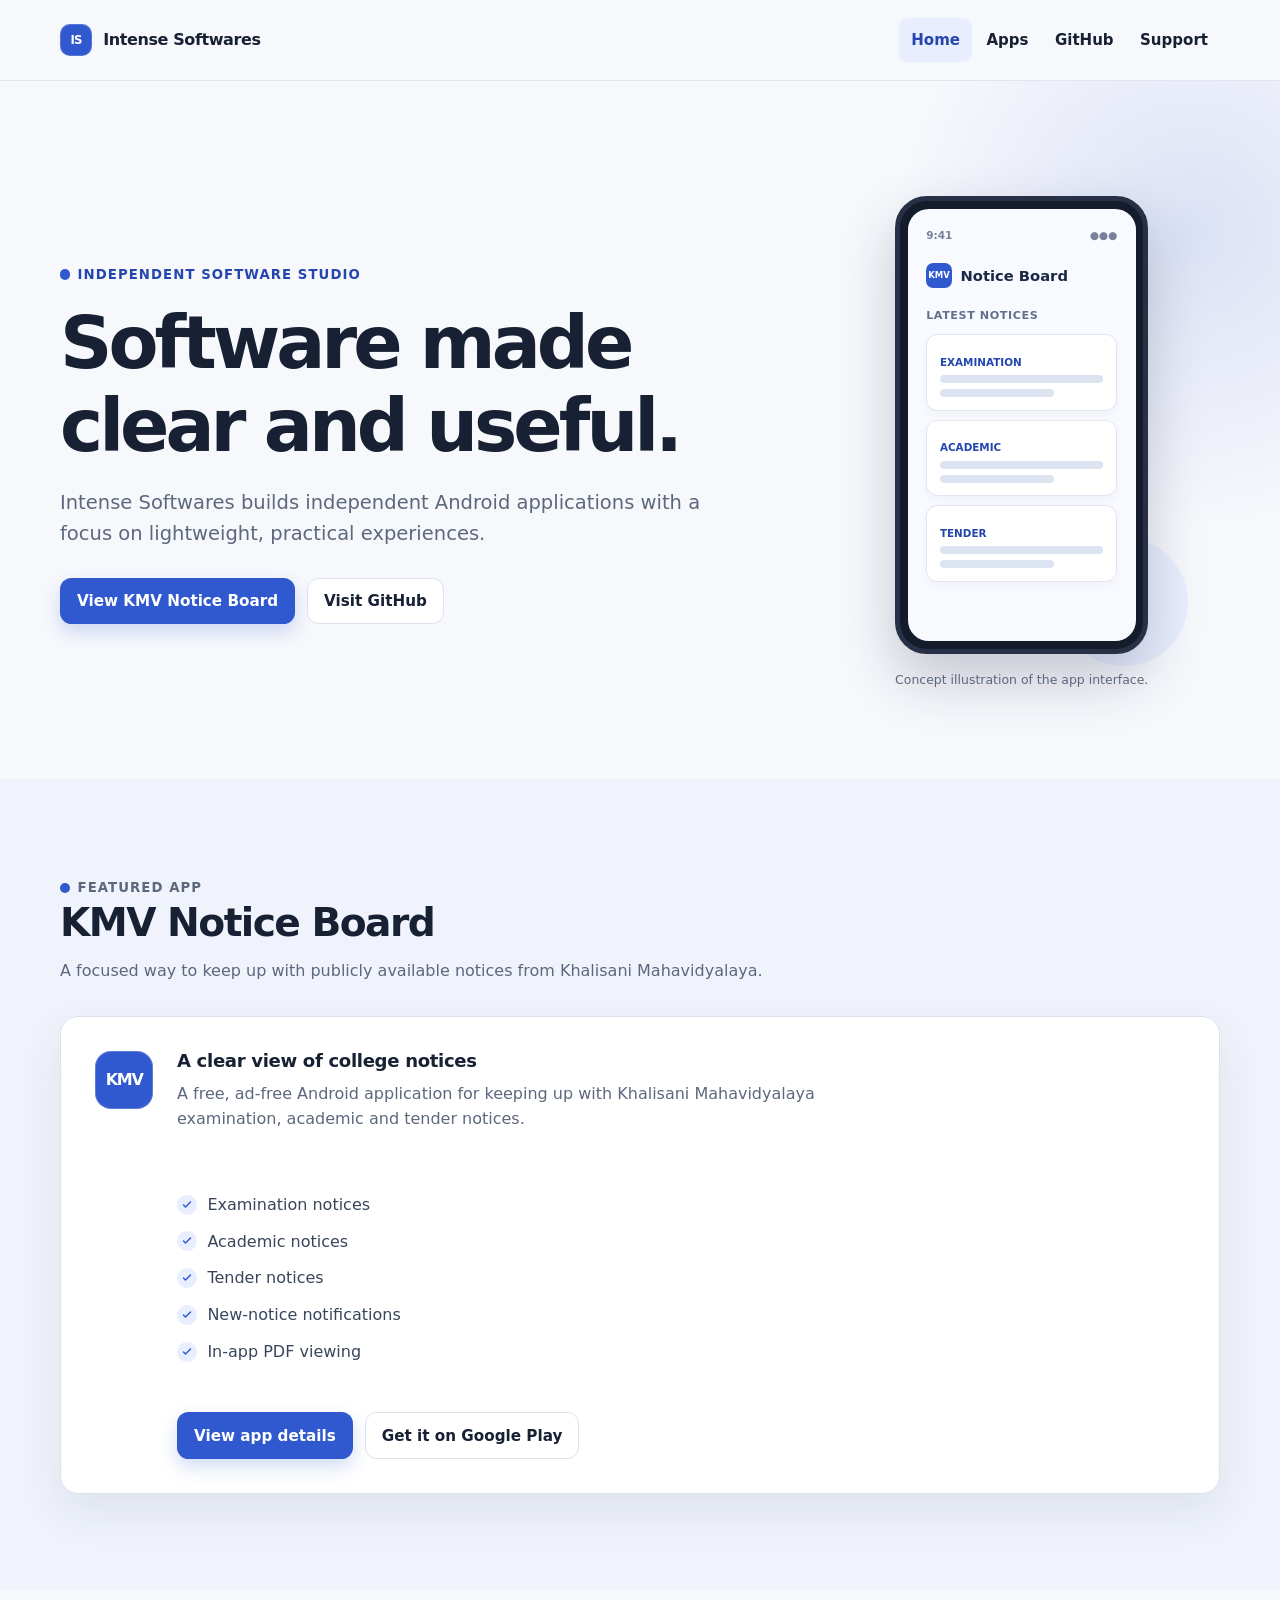
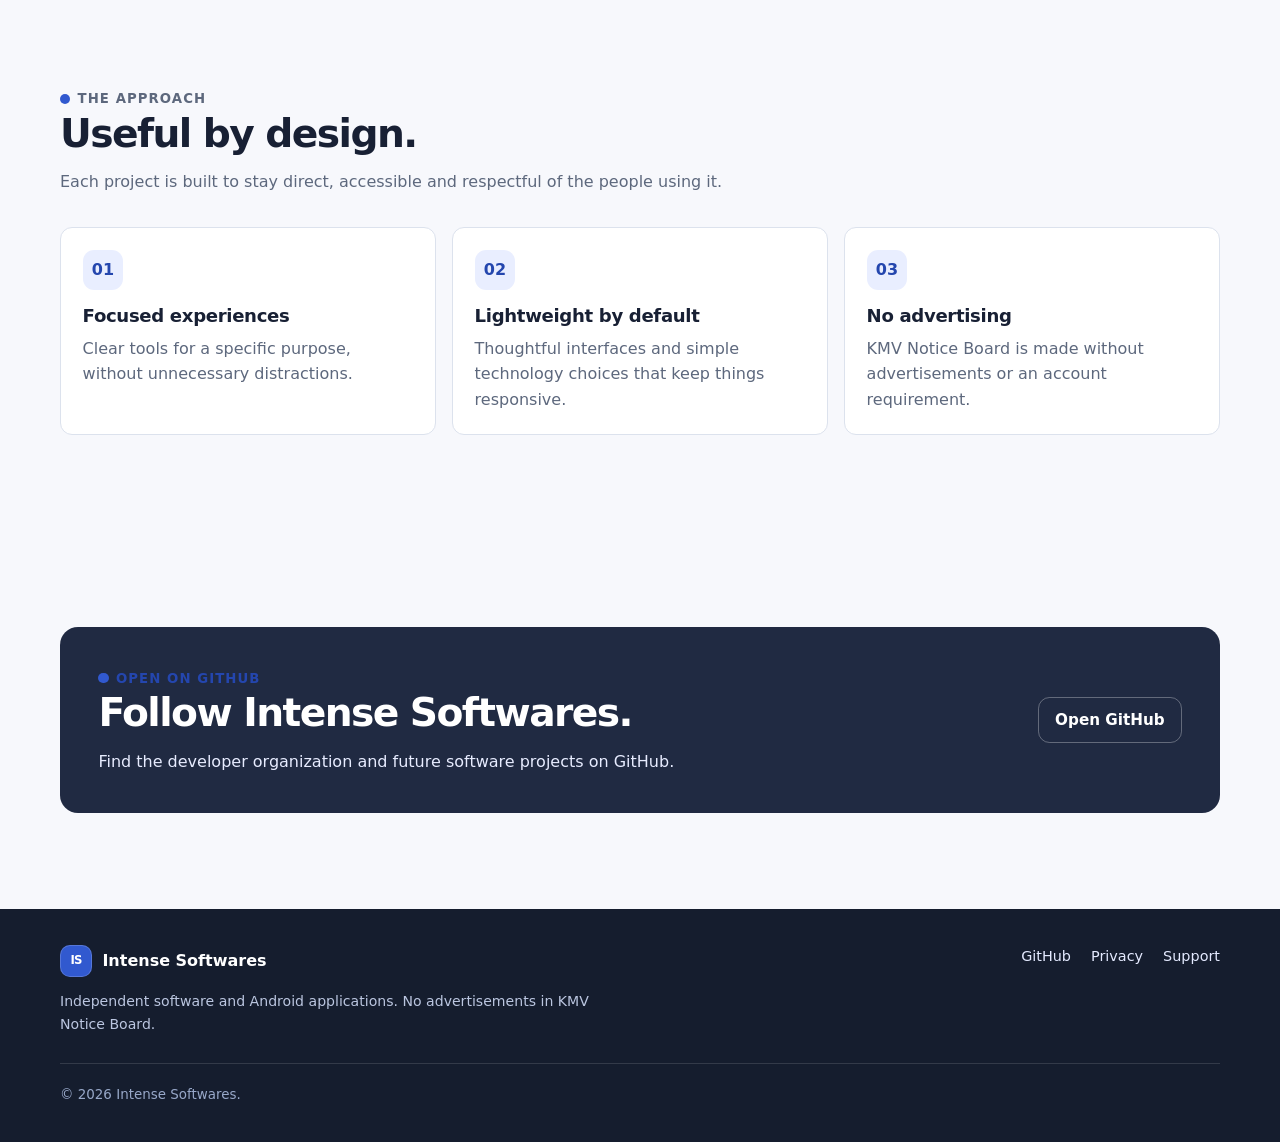
==== index.html @ 45e25566 "Create Intense Softwares GitHub Pages site" ====
<!doctype html>
<html lang="en">
  <head>
    <meta charset="utf-8">
    <meta name="viewport" content="width=device-width, initial-scale=1">
    <meta name="description" content="Intense Softwares builds lightweight, useful Android applications. Discover KMV Notice Board.">
    <meta name="theme-color" content="#3159cf">
    <link rel="canonical" href="https://intensesoftwares.github.io/">
    <meta property="og:type" content="website">
    <meta property="og:title" content="Intense Softwares — Android Apps &amp; Software">
    <meta property="og:description" content="Independent software and Android applications built with a focus on useful, lightweight experiences.">
    <meta property="og:url" content="https://intensesoftwares.github.io/">
    <title>Intense Softwares — Android Apps &amp; Software</title>
    <link rel="stylesheet" href="styles.css">
    <script src="script.js" defer></script>
  </head>
  <body>
    <a class="skip-link" href="#main-content">Skip to content</a>
    <header class="site-header">
      <div class="container header-inner">
        <a class="brand" href="./" aria-label="Intense Softwares home"><span class="brand-mark" aria-hidden="true">IS</span><span>Intense Softwares</span></a>
        <button class="menu-toggle" type="button" data-menu-toggle aria-expanded="false" aria-controls="site-navigation" aria-label="Toggle navigation">
          <svg aria-hidden="true" viewBox="0 0 24 24"><path d="M4 7h16M4 12h16M4 17h16" fill="none" stroke="currentColor" stroke-linecap="round" stroke-width="2"></path></svg>
        </button>
        <nav class="site-nav" id="site-navigation" data-site-nav data-open="false" aria-label="Primary navigation">
          <ul>
            <li><a href="./" aria-current="page">Home</a></li>
            <li><a href="#apps">Apps</a></li>
            <li><a href="https://github.com/IntenseSoftwares">GitHub</a></li>
            <li><a href="support/">Support</a></li>
          </ul>
        </nav>
      </div>
    </header>

    <main id="main-content">
      <section class="hero" aria-labelledby="hero-title">
        <div class="container hero-grid">
          <div>
            <p class="eyebrow">Independent software studio</p>
            <h1 id="hero-title">Software made clear and useful.</h1>
            <p class="lede">Intense Softwares builds independent Android applications with a focus on lightweight, practical experiences.</p>
            <div class="actions">
              <a class="button button-primary" href="kmv-notice-board/">View KMV Notice Board</a>
              <a class="button button-secondary" href="https://github.com/IntenseSoftwares">Visit GitHub</a>
            </div>
          </div>
          <div class="app-preview" role="img" aria-label="Illustration of the KMV Notice Board app interface">
            <div class="phone" aria-hidden="true">
              <div class="phone-screen">
                <div class="phone-status"><span>9:41</span><span>●●●</span></div>
                <div class="phone-title"><span>KMV</span> Notice Board</div>
                <p class="phone-label">Latest notices</p>
                <div class="notice-row"><span class="notice-type">EXAMINATION</span><div class="notice-line"></div><div class="notice-line"></div></div>
                <div class="notice-row"><span class="notice-type">ACADEMIC</span><div class="notice-line"></div><div class="notice-line"></div></div>
                <div class="notice-row"><span class="notice-type">TENDER</span><div class="notice-line"></div><div class="notice-line"></div></div>
              </div>
            </div>
            <p class="preview-caption">Concept illustration of the app interface.</p>
          </div>
        </div>
      </section>

      <section class="section section-muted" id="apps" aria-labelledby="apps-title">
        <div class="container">
          <div class="section-heading">
            <p class="eyebrow">Featured app</p>
            <h2 id="apps-title">KMV Notice Board</h2>
            <p>A focused way to keep up with publicly available notices from Khalisani Mahavidyalaya.</p>
          </div>
          <article class="app-card">
            <div class="app-card-icon" aria-hidden="true">KMV</div>
            <div>
              <h3>A clear view of college notices</h3>
              <p>A free, ad-free Android application for keeping up with Khalisani Mahavidyalaya examination, academic and tender notices.</p>
            </div>
            <ul class="feature-list" aria-label="KMV Notice Board features">
              <li>Examination notices</li>
              <li>Academic notices</li>
              <li>Tender notices</li>
              <li>New-notice notifications</li>
              <li>In-app PDF viewing</li>
            </ul>
            <div class="actions">
              <a class="button button-primary" href="kmv-notice-board/">View app details</a>
              <a class="button button-secondary" href="https://play.google.com/store/apps/details?id=com.intensesoftwares.kmvnoticeboard">Get it on Google Play</a>
            </div>
          </article>
        </div>
      </section>

      <section class="section" aria-labelledby="approach-title">
        <div class="container">
          <div class="section-heading">
            <p class="eyebrow">The approach</p>
            <h2 id="approach-title">Useful by design.</h2>
            <p>Each project is built to stay direct, accessible and respectful of the people using it.</p>
          </div>
          <div class="info-grid">
            <article class="info-card">
              <div class="info-card-icon" aria-hidden="true">01</div>
              <h3>Focused experiences</h3>
              <p>Clear tools for a specific purpose, without unnecessary distractions.</p>
            </article>
            <article class="info-card">
              <div class="info-card-icon" aria-hidden="true">02</div>
              <h3>Lightweight by default</h3>
              <p>Thoughtful interfaces and simple technology choices that keep things responsive.</p>
            </article>
            <article class="info-card">
              <div class="info-card-icon" aria-hidden="true">03</div>
              <h3>No advertising</h3>
              <p>KMV Notice Board is made without advertisements or an account requirement.</p>
            </article>
          </div>
        </div>
      </section>

      <section class="section" aria-labelledby="github-title">
        <div class="container">
          <div class="github-panel">
            <div>
              <p class="eyebrow">Open on GitHub</p>
              <h2 id="github-title">Follow Intense Softwares.</h2>
              <p>Find the developer organization and future software projects on GitHub.</p>
            </div>
            <a class="button button-secondary" href="https://github.com/IntenseSoftwares">Open GitHub</a>
          </div>
        </div>
      </section>
    </main>

    <footer class="site-footer">
      <div class="container">
        <div class="footer-grid">
          <div>
            <div class="footer-brand"><span class="brand-mark" aria-hidden="true">IS</span><span>Intense Softwares</span></div>
            <p class="footer-note">Independent software and Android applications. No advertisements in KMV Notice Board.</p>
          </div>
          <nav class="footer-links" aria-label="Footer navigation">
            <a href="https://github.com/IntenseSoftwares">GitHub</a>
            <a href="privacy/">Privacy</a>
            <a href="support/">Support</a>
          </nav>
        </div>
        <p class="footer-bottom">© <span data-current-year>2026</span> Intense Softwares.</p>
      </div>
    </footer>
  </body>
</html>
---- styles.css ----
:root {
  --bg: #f7f8fc;
  --surface: #ffffff;
  --surface-subtle: #f0f3fb;
  --text: #182034;
  --muted: #5d687d;
  --border: #dce2ed;
  --accent: #3159cf;
  --accent-strong: #2446ae;
  --accent-soft: #e9eeff;
  --focus: #f29f05;
  --shadow: 0 18px 46px rgb(35 50 84 / 9%);
  --radius: 18px;
  --radius-sm: 12px;
  --max-width: 1160px;
}

* {
  box-sizing: border-box;
}

html {
  scroll-behavior: smooth;
}

body {
  min-width: 320px;
  margin: 0;
  color: var(--text);
  background: var(--bg);
  font-family: Inter, ui-sans-serif, system-ui, -apple-system, BlinkMacSystemFont, "Segoe UI", sans-serif;
  font-size: 1rem;
  line-height: 1.6;
}

img,
svg {
  max-width: 100%;
}

a {
  color: var(--accent-strong);
  text-decoration-thickness: 0.09em;
  text-underline-offset: 0.16em;
}

a:hover {
  color: var(--accent);
}

a:focus-visible,
button:focus-visible {
  outline: 3px solid var(--focus);
  outline-offset: 3px;
}

button {
  font: inherit;
}

.skip-link {
  position: fixed;
  z-index: 10;
  top: 0.75rem;
  left: 0.75rem;
  padding: 0.6rem 0.85rem;
  color: #fff;
  background: var(--text);
  border-radius: 0.45rem;
  transform: translateY(-180%);
}

.skip-link:focus {
  transform: translateY(0);
}

.container {
  width: min(var(--max-width), calc(100% - 2.5rem));
  margin-inline: auto;
}

.site-header {
  position: sticky;
  z-index: 5;
  top: 0;
  border-bottom: 1px solid rgb(220 226 237 / 85%);
  background: rgb(247 248 252 / 92%);
  backdrop-filter: blur(16px);
}

.header-inner {
  display: flex;
  min-height: 4.75rem;
  align-items: center;
  justify-content: space-between;
  gap: 1rem;
}

.brand {
  display: inline-flex;
  align-items: center;
  gap: 0.7rem;
  color: var(--text);
  font-size: 1rem;
  font-weight: 760;
  letter-spacing: -0.025em;
  text-decoration: none;
  white-space: nowrap;
}

.brand:hover {
  color: var(--text);
}

.brand-mark {
  display: grid;
  width: 2rem;
  height: 2rem;
  place-items: center;
  color: #fff;
  background: var(--accent);
  border-radius: 0.62rem;
  box-shadow: inset 0 0 0 1px rgb(255 255 255 / 18%);
  font-size: 0.73rem;
  font-weight: 800;
  letter-spacing: -0.08em;
}

.menu-toggle {
  display: inline-grid;
  width: 2.75rem;
  height: 2.75rem;
  place-items: center;
  padding: 0;
  color: var(--text);
  background: var(--surface);
  border: 1px solid var(--border);
  border-radius: 0.65rem;
  cursor: pointer;
}

.menu-toggle svg {
  width: 1.3rem;
  height: 1.3rem;
}

.site-nav {
  display: none;
  padding: 0.35rem 0 1rem;
}

.site-nav[data-open="true"] {
  display: block;
}

.site-nav ul {
  display: grid;
  gap: 0.2rem;
  margin: 0;
  padding: 0;
  list-style: none;
}

.site-nav a {
  display: block;
  padding: 0.65rem 0.75rem;
  color: var(--text);
  border-radius: 0.55rem;
  font-size: 0.94rem;
  font-weight: 650;
  text-decoration: none;
}

.site-nav a:hover,
.site-nav a[aria-current="page"] {
  color: var(--accent-strong);
  background: var(--accent-soft);
}

main {
  overflow: clip;
}

.hero {
  position: relative;
  padding: clamp(4rem, 9vw, 7.25rem) 0 clamp(3.5rem, 7vw, 6rem);
}

.hero::before {
  position: absolute;
  z-index: -1;
  top: -10rem;
  right: -14rem;
  width: min(39rem, 65vw);
  height: min(39rem, 65vw);
  background: radial-gradient(circle, rgb(49 89 207 / 14%), transparent 67%);
  border-radius: 50%;
  content: "";
  pointer-events: none;
}

.hero-grid {
  display: grid;
  align-items: center;
  gap: 3rem;
}

.eyebrow {
  display: inline-flex;
  align-items: center;
  gap: 0.45rem;
  margin: 0 0 1rem;
  color: var(--accent-strong);
  font-size: 0.83rem;
  font-weight: 760;
  letter-spacing: 0.08em;
  text-transform: uppercase;
}

.eyebrow::before {
  width: 0.65rem;
  height: 0.65rem;
  background: var(--accent);
  border-radius: 50%;
  content: "";
}

h1,
h2,
h3,
p {
  margin-top: 0;
}

h1,
h2,
h3 {
  color: var(--text);
  line-height: 1.14;
}

h1 {
  max-width: 14ch;
  margin-bottom: 1.25rem;
  font-size: clamp(2.45rem, 6vw, 4.55rem);
  letter-spacing: -0.055em;
}

h2 {
  margin-bottom: 0.8rem;
  font-size: clamp(1.75rem, 3.4vw, 2.45rem);
  letter-spacing: -0.04em;
}

h3 {
  margin-bottom: 0.55rem;
  font-size: 1.13rem;
  letter-spacing: -0.018em;
}

.lede {
  max-width: 60ch;
  margin-bottom: 1.75rem;
  color: var(--muted);
  font-size: clamp(1.07rem, 2vw, 1.22rem);
}

.actions {
  display: flex;
  flex-wrap: wrap;
  gap: 0.75rem;
}

.button {
  display: inline-flex;
  min-height: 2.9rem;
  align-items: center;
  justify-content: center;
  gap: 0.5rem;
  padding: 0.65rem 1rem;
  border: 1px solid transparent;
  border-radius: 0.72rem;
  font-size: 0.95rem;
  font-weight: 720;
  line-height: 1.2;
  text-align: center;
  text-decoration: none;
  transition: transform 160ms ease, background-color 160ms ease, border-color 160ms ease;
}

.button:hover {
  transform: translateY(-2px);
}

.button-primary {
  color: #fff;
  background: var(--accent);
  box-shadow: 0 8px 18px rgb(49 89 207 / 21%);
}

.button-primary:hover {
  color: #fff;
  background: var(--accent-strong);
}

.button-secondary {
  color: var(--text);
  background: var(--surface);
  border-color: var(--border);
}

.button-secondary:hover {
  color: var(--text);
  border-color: #bac5dc;
}

.button svg {
  width: 1.05rem;
  height: 1.05rem;
  fill: currentcolor;
}

.app-preview {
  position: relative;
  max-width: 20rem;
  margin-inline: auto;
}

.app-preview::after {
  position: absolute;
  z-index: -1;
  right: -2.5rem;
  bottom: 1.5rem;
  width: 8rem;
  height: 8rem;
  background: var(--accent-soft);
  border-radius: 50%;
  content: "";
}

.phone {
  overflow: hidden;
  padding: 0.48rem;
  background: #141b2b;
  border: 5px solid #273047;
  border-radius: 2rem;
  box-shadow: 0 25px 55px rgb(25 36 63 / 23%);
}

.phone-screen {
  overflow: hidden;
  min-height: 27rem;
  padding: 1.15rem;
  background: #f9faff;
  border-radius: 1.3rem;
}

.phone-status {
  display: flex;
  justify-content: space-between;
  margin-bottom: 1.15rem;
  color: #778198;
  font-size: 0.66rem;
  font-weight: 700;
}

.phone-title {
  display: flex;
  align-items: center;
  gap: 0.55rem;
  margin-bottom: 1.15rem;
  color: #1a2745;
  font-size: 0.92rem;
  font-weight: 780;
}

.phone-title span {
  display: grid;
  width: 1.6rem;
  height: 1.6rem;
  place-items: center;
  color: #fff;
  background: var(--accent);
  border-radius: 0.45rem;
  font-size: 0.53rem;
}

.phone-label {
  margin: 0 0 0.6rem;
  color: #63708a;
  font-size: 0.7rem;
  font-weight: 750;
  letter-spacing: 0.05em;
  text-transform: uppercase;
}

.notice-row {
  padding: 0.8rem;
  background: #fff;
  border: 1px solid #e2e6f0;
  border-radius: 0.7rem;
  box-shadow: 0 4px 10px rgb(35 46 75 / 4%);
}

.notice-row + .notice-row {
  margin-top: 0.55rem;
}

.notice-type {
  display: inline-block;
  margin-bottom: 0.3rem;
  color: var(--accent-strong);
  font-size: 0.65rem;
  font-weight: 780;
}

.notice-line {
  height: 0.48rem;
  background: #dce3f1;
  border-radius: 999px;
}

.notice-line + .notice-line {
  width: 70%;
  margin-top: 0.4rem;
}

.preview-caption {
  margin: 1rem 0 0;
  color: var(--muted);
  font-size: 0.78rem;
  text-align: center;
}

.section {
  padding: clamp(3.75rem, 8vw, 6rem) 0;
}

.section-muted {
  background: var(--surface-subtle);
}

.section-heading {
  max-width: 44rem;
  margin-bottom: 2rem;
}

.section-heading p {
  margin-bottom: 0;
  color: var(--muted);
}

.app-card {
  display: grid;
  gap: 1.5rem;
  padding: clamp(1.35rem, 4vw, 2.15rem);
  background: var(--surface);
  border: 1px solid var(--border);
  border-radius: var(--radius);
  box-shadow: var(--shadow);
}

.app-card-icon {
  display: grid;
  width: 3.6rem;
  height: 3.6rem;
  place-items: center;
  color: #fff;
  background: var(--accent);
  border-radius: 1rem;
  box-shadow: inset 0 0 0 1px rgb(255 255 255 / 22%);
  font-size: 1rem;
  font-weight: 800;
  letter-spacing: -0.08em;
}

.app-card p {
  max-width: 65ch;
  color: var(--muted);
}

.feature-list {
  display: grid;
  gap: 0.7rem;
  margin: 1.25rem 0 1.5rem;
  padding: 0;
  list-style: none;
}

.feature-list li {
  display: flex;
  align-items: center;
  gap: 0.65rem;
  color: #39455b;
}

.feature-list li::before {
  flex: 0 0 auto;
  width: 1.25rem;
  height: 1.25rem;
  background: var(--accent-soft) url("data:image/svg+xml,%3Csvg xmlns='http://www.w3.org/2000/svg' viewBox='0 0 24 24' fill='none' stroke='%233159cf' stroke-width='3' stroke-linecap='round' stroke-linejoin='round'%3E%3Cpath d='m5 12 4 4L19 6'/%3E%3C/svg%3E") center / 0.75rem no-repeat;
  border-radius: 50%;
  content: "";
}

.split-grid,
.info-grid,
.support-grid,
.policy-grid {
  display: grid;
  gap: 1rem;
}

.info-card,
.support-card,
.policy-nav {
  padding: 1.35rem;
  background: var(--surface);
  border: 1px solid var(--border);
  border-radius: var(--radius-sm);
}

.info-card p,
.support-card p {
  margin-bottom: 0;
  color: var(--muted);
}

.info-card-icon {
  display: grid;
  width: 2.55rem;
  height: 2.55rem;
  place-items: center;
  margin-bottom: 1rem;
  color: var(--accent-strong);
  background: var(--accent-soft);
  border-radius: 0.7rem;
  font-weight: 800;
}

.github-panel {
  display: flex;
  flex-direction: column;
  align-items: flex-start;
  gap: 1rem;
  padding: clamp(1.5rem, 4vw, 2.4rem);
  color: #e7ecff;
  background: #202a42;
  border-radius: var(--radius);
}

.github-panel h2 {
  color: #fff;
}

.github-panel p {
  max-width: 60ch;
  margin-bottom: 0;
}

.github-panel .button-secondary {
  color: #fff;
  background: transparent;
  border-color: rgb(255 255 255 / 30%);
}

.github-panel .button-secondary:hover {
  color: #fff;
  background: rgb(255 255 255 / 9%);
  border-color: rgb(255 255 255 / 55%);
}

.page-hero {
  padding: clamp(3.75rem, 8vw, 6rem) 0 3rem;
  border-bottom: 1px solid var(--border);
}

.page-hero .lede {
  max-width: 65ch;
}

.kicker {
  color: var(--accent-strong);
  font-size: 0.92rem;
  font-weight: 720;
}

.flow {
  display: grid;
  gap: 0.65rem;
  max-width: 42rem;
  margin: 2rem auto 0;
}

.flow-step {
  padding: 1rem 1.2rem;
  color: var(--text);
  background: var(--surface);
  border: 1px solid var(--border);
  border-radius: var(--radius-sm);
  font-weight: 710;
  text-align: center;
}

.flow-arrow {
  color: var(--accent);
  font-size: 1.25rem;
  font-weight: 800;
  line-height: 1;
  text-align: center;
}

.notice {
  padding: 1rem 1.15rem;
  color: #39455b;
  background: #fff8e8;
  border: 1px solid #f4d798;
  border-radius: var(--radius-sm);
}

.notice strong {
  color: #6d4b00;
}

.text-columns {
  display: grid;
  gap: 1.35rem;
}

.text-columns > div {
  padding-bottom: 1.35rem;
  border-bottom: 1px solid var(--border);
}

.text-columns > div:last-child {
  padding-bottom: 0;
  border-bottom: 0;
}

.text-columns p,
.text-columns li {
  color: var(--muted);
}

.text-columns ul {
  margin: 0;
  padding-left: 1.25rem;
}

.text-columns li + li {
  margin-top: 0.4rem;
}

.policy-layout {
  display: grid;
  align-items: start;
  gap: 2rem;
}

.policy-nav {
  background: var(--surface-subtle);
}

.policy-nav h2 {
  margin-bottom: 0.85rem;
  font-size: 1rem;
  letter-spacing: -0.02em;
}

.policy-nav ol {
  margin: 0;
  padding-left: 1.25rem;
}

.policy-nav li + li {
  margin-top: 0.35rem;
}

.policy-nav a {
  color: var(--muted);
}

.policy-content section + section {
  margin-top: 2.25rem;
}

.policy-content h2 {
  font-size: 1.35rem;
}

.policy-content p,
.policy-content li {
  color: var(--muted);
}

.policy-content ul {
  padding-left: 1.25rem;
}

.site-footer {
  padding: 2.25rem 0;
  color: #bbc6e0;
  background: #151d2e;
}

.footer-grid {
  display: grid;
  gap: 1.8rem;
}

.footer-brand {
  display: inline-flex;
  align-items: center;
  gap: 0.65rem;
  color: #fff;
  font-weight: 750;
}

.footer-note {
  max-width: 35rem;
  margin: 0.85rem 0 0;
  font-size: 0.88rem;
}

.footer-links {
  display: flex;
  flex-wrap: wrap;
  gap: 0.9rem 1.25rem;
}

.footer-links a {
  color: #e4eaff;
  font-size: 0.9rem;
  text-decoration: none;
}

.footer-links a:hover {
  color: #fff;
  text-decoration: underline;
}

.footer-bottom {
  margin: 1.75rem 0 0;
  padding-top: 1.25rem;
  border-top: 1px solid rgb(255 255 255 / 13%);
  color: #98a8c9;
  font-size: 0.84rem;
}

@media (min-width: 700px) {
  .header-inner {
    min-height: 5rem;
  }

  .menu-toggle {
    display: none;
  }

  .site-nav,
  .site-nav[data-open="true"] {
    display: block;
    padding: 0;
  }

  .site-nav ul {
    display: flex;
    align-items: center;
    gap: 0.15rem;
  }

  .hero-grid {
    grid-template-columns: minmax(0, 1.25fr) minmax(16rem, 0.75fr);
    gap: clamp(3rem, 8vw, 7rem);
  }

  .app-card {
    grid-template-columns: auto minmax(0, 1fr);
  }

  .app-card .actions,
  .app-card .feature-list {
    grid-column: 2;
  }

  .split-grid {
    grid-template-columns: repeat(2, minmax(0, 1fr));
    gap: 1.25rem;
  }

  .info-grid,
  .support-grid {
    grid-template-columns: repeat(2, minmax(0, 1fr));
  }

  .github-panel {
    flex-direction: row;
    align-items: center;
    justify-content: space-between;
    gap: 2rem;
  }

  .github-panel .button {
    flex: 0 0 auto;
  }

  .flow {
    grid-template-columns: 1fr auto 1fr auto 1fr auto 1fr;
    align-items: center;
    max-width: none;
  }

  .flow-arrow {
    transform: rotate(-90deg);
  }

  .text-columns {
    grid-template-columns: repeat(2, minmax(0, 1fr));
    column-gap: 3.5rem;
  }

  .text-columns > div:nth-last-child(2) {
    padding-bottom: 0;
    border-bottom: 0;
  }

  .footer-grid {
    grid-template-columns: minmax(0, 1fr) auto;
    align-items: start;
  }
}

@media (min-width: 900px) {
  .info-grid {
    grid-template-columns: repeat(3, minmax(0, 1fr));
  }

  .support-grid {
    grid-template-columns: repeat(3, minmax(0, 1fr));
  }

  .policy-layout {
    grid-template-columns: 15rem minmax(0, 1fr);
    gap: 4rem;
  }

  .policy-nav {
    position: sticky;
    top: 6.5rem;
  }
}

@media (prefers-reduced-motion: reduce) {
  html {
    scroll-behavior: auto;
  }

  *,
  *::before,
  *::after {
    transition-duration: 0.01ms !important;
    animation-duration: 0.01ms !important;
    animation-iteration-count: 1 !important;
  }
}
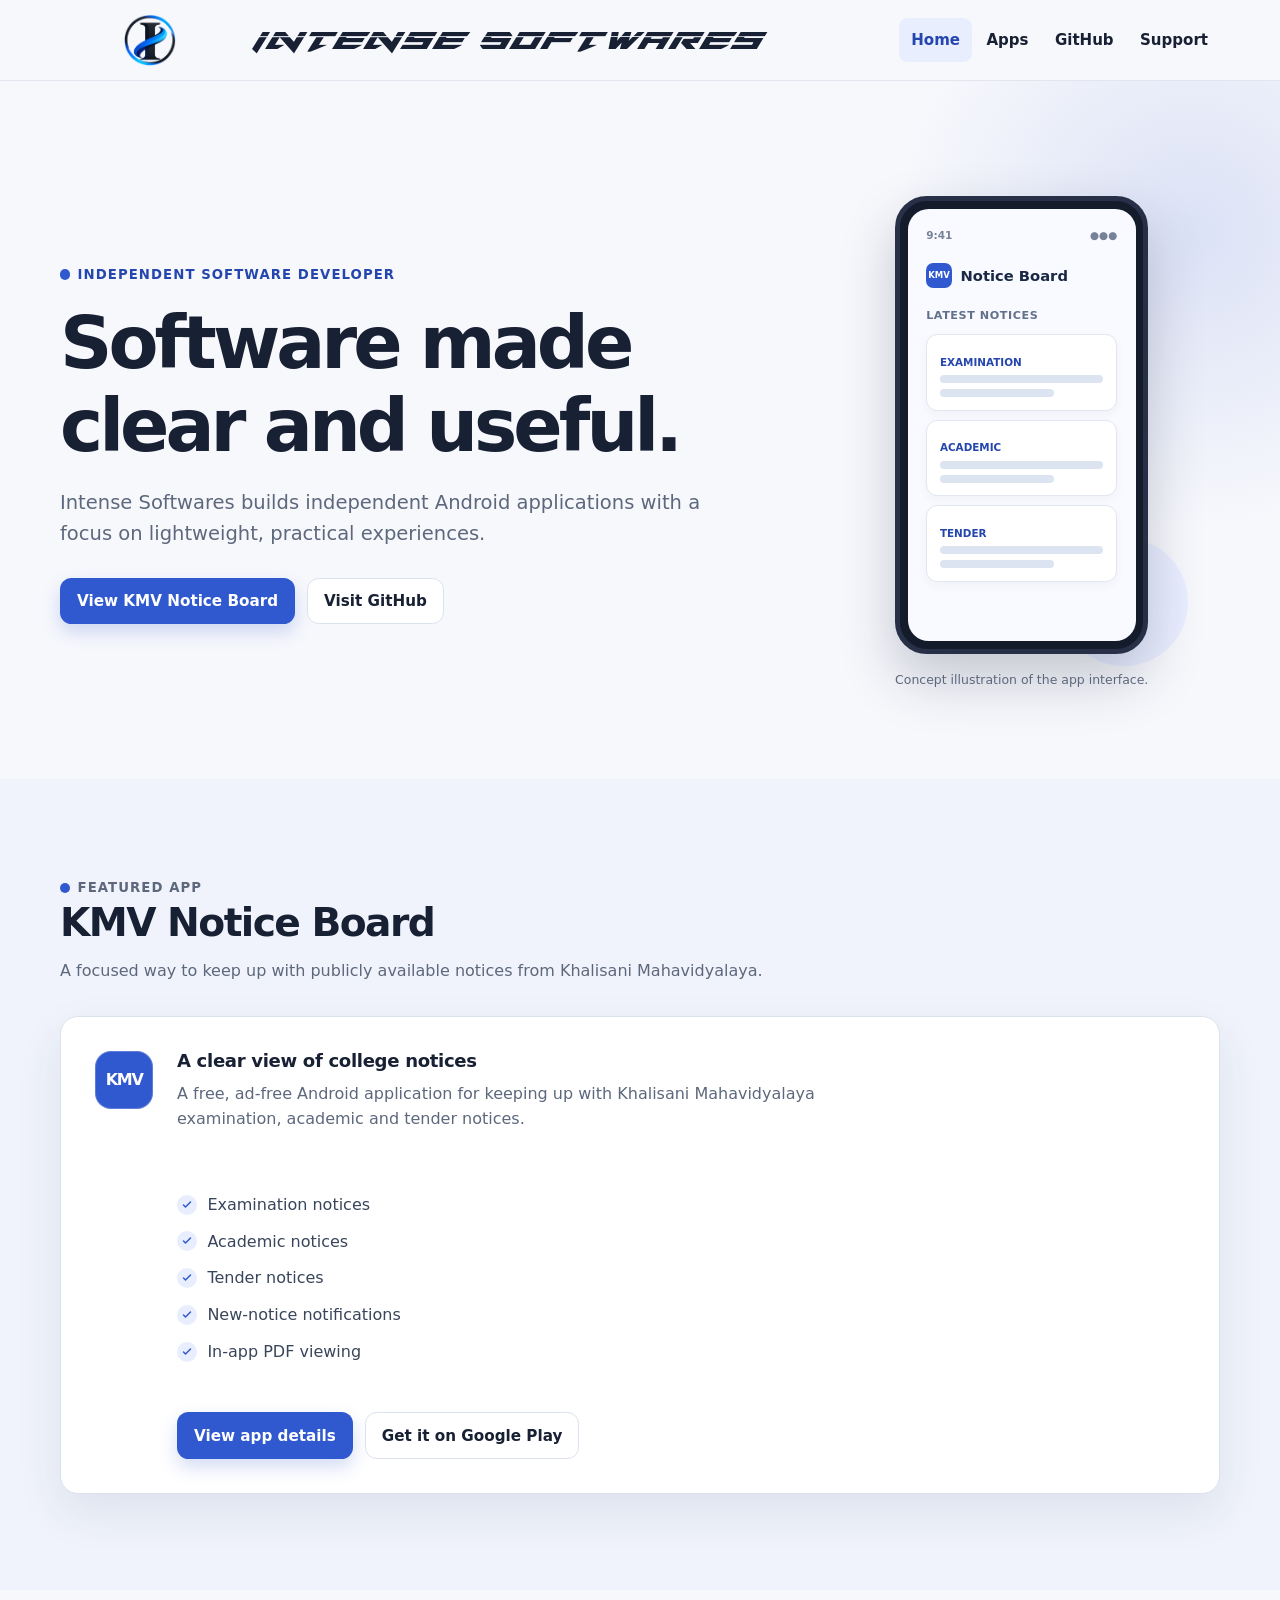
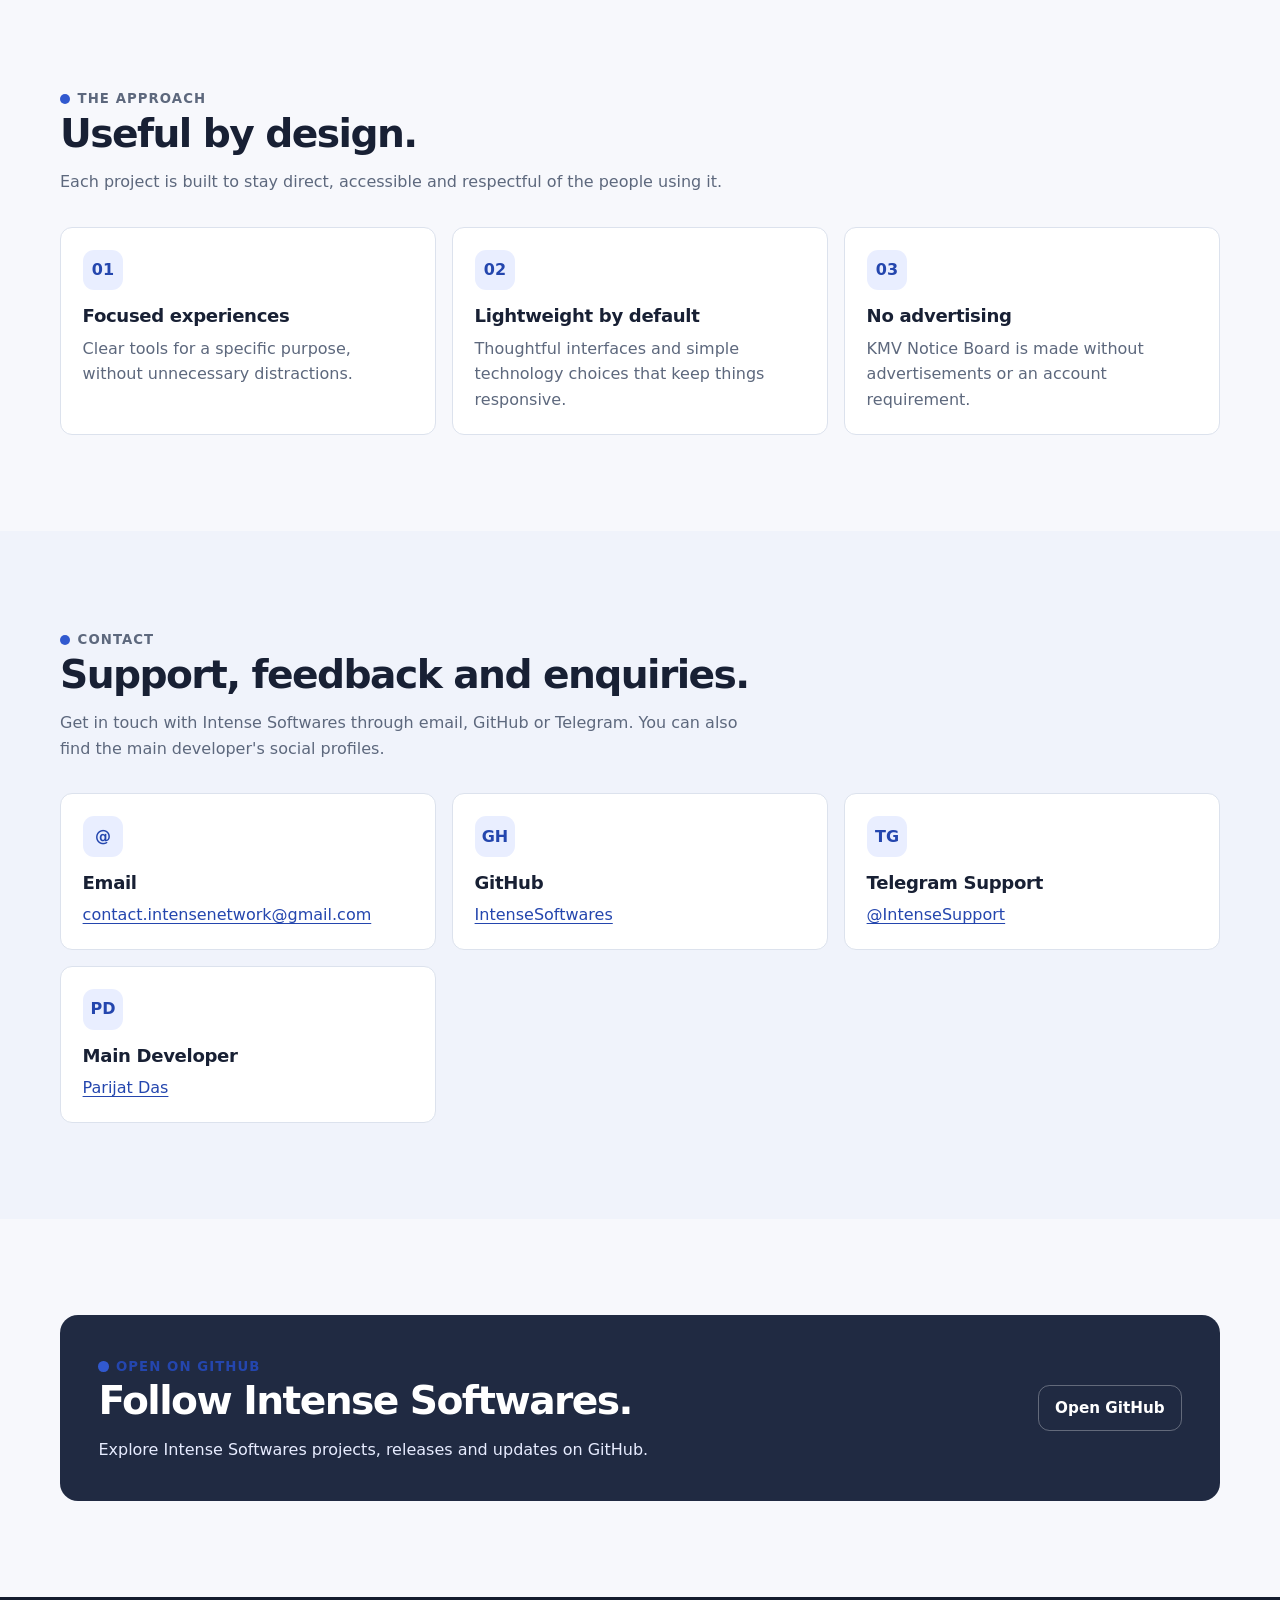
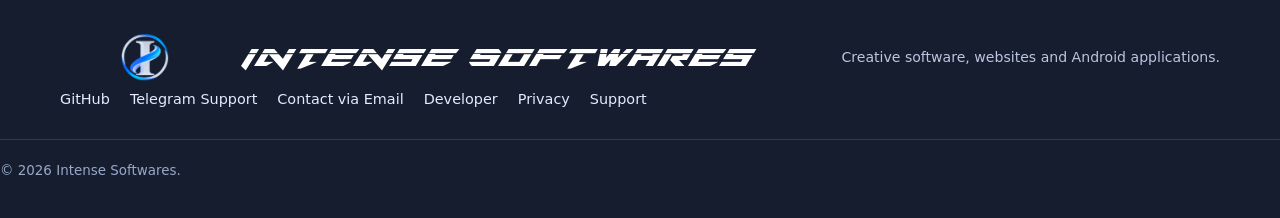
==== commit 2630905e: "Critical Update" ====
--- a/index.html
+++ b/index.html
@@ -1,150 +1,239 @@
 <!doctype html>
 <html lang="en">
-  <head>
-    <meta charset="utf-8">
-    <meta name="viewport" content="width=device-width, initial-scale=1">
-    <meta name="description" content="Intense Softwares builds lightweight, useful Android applications. Discover KMV Notice Board.">
-    <meta name="theme-color" content="#3159cf">
-    <link rel="canonical" href="https://intensesoftwares.github.io/">
-    <meta property="og:type" content="website">
-    <meta property="og:title" content="Intense Softwares — Android Apps &amp; Software">
-    <meta property="og:description" content="Independent software and Android applications built with a focus on useful, lightweight experiences.">
-    <meta property="og:url" content="https://intensesoftwares.github.io/">
-    <title>Intense Softwares — Android Apps &amp; Software</title>
-    <link rel="stylesheet" href="styles.css">
-    <script src="script.js" defer></script>
-  </head>
-  <body>
-    <a class="skip-link" href="#main-content">Skip to content</a>
-    <header class="site-header">
-      <div class="container header-inner">
-        <a class="brand" href="./" aria-label="Intense Softwares home"><span class="brand-mark" aria-hidden="true">IS</span><span>Intense Softwares</span></a>
-        <button class="menu-toggle" type="button" data-menu-toggle aria-expanded="false" aria-controls="site-navigation" aria-label="Toggle navigation">
-          <svg aria-hidden="true" viewBox="0 0 24 24"><path d="M4 7h16M4 12h16M4 17h16" fill="none" stroke="currentColor" stroke-linecap="round" stroke-width="2"></path></svg>
-        </button>
-        <nav class="site-nav" id="site-navigation" data-site-nav data-open="false" aria-label="Primary navigation">
-          <ul>
-            <li><a href="./" aria-current="page">Home</a></li>
-            <li><a href="#apps">Apps</a></li>
-            <li><a href="https://github.com/IntenseSoftwares">GitHub</a></li>
-            <li><a href="support/">Support</a></li>
-          </ul>
-        </nav>
-      </div>
-    </header>
-
-    <main id="main-content">
-      <section class="hero" aria-labelledby="hero-title">
-        <div class="container hero-grid">
-          <div>
-            <p class="eyebrow">Independent software studio</p>
-            <h1 id="hero-title">Software made clear and useful.</h1>
-            <p class="lede">Intense Softwares builds independent Android applications with a focus on lightweight, practical experiences.</p>
-            <div class="actions">
-              <a class="button button-primary" href="kmv-notice-board/">View KMV Notice Board</a>
-              <a class="button button-secondary" href="https://github.com/IntenseSoftwares">Visit GitHub</a>
-            </div>
-          </div>
-          <div class="app-preview" role="img" aria-label="Illustration of the KMV Notice Board app interface">
-            <div class="phone" aria-hidden="true">
-              <div class="phone-screen">
-                <div class="phone-status"><span>9:41</span><span>●●●</span></div>
-                <div class="phone-title"><span>KMV</span> Notice Board</div>
-                <p class="phone-label">Latest notices</p>
-                <div class="notice-row"><span class="notice-type">EXAMINATION</span><div class="notice-line"></div><div class="notice-line"></div></div>
-                <div class="notice-row"><span class="notice-type">ACADEMIC</span><div class="notice-line"></div><div class="notice-line"></div></div>
-                <div class="notice-row"><span class="notice-type">TENDER</span><div class="notice-line"></div><div class="notice-line"></div></div>
+
+<head>
+  <meta charset="utf-8">
+  <meta name="viewport" content="width=device-width, initial-scale=1">
+  <meta name="description"
+    content="Intense Softwares builds lightweight, useful Android applications. Discover KMV Notice Board.">
+  <meta name="theme-color" content="#3159cf">
+  <link rel="canonical" href="https://intensesoftwares.github.io/">
+  <meta property="og:type" content="website">
+  <meta property="og:title" content="Intense Softwares - Creative Software Solutions">
+  <meta property="og:description"
+    content="Independent software and Android applications built with a focus on useful, lightweight experiences.">
+  <meta property="og:url" content="https://intensesoftwares.github.io/">
+  <title>Intense Softwares - Creative Software Solutions</title>
+  <link rel="icon" href="assets/favicon.ico" type="image/x-icon">
+  <link rel="stylesheet" href="styles.css">
+  <script src="script.js" defer></script>
+</head>
+
+<body>
+  <a class="skip-link" href="#main-content">Skip to content</a>
+  <header class="site-header">
+    <div class="container header-inner">
+      <a class="brand" href="./" aria-label="Intense Softwares home">
+        <img class="brand-logo" src="assets/logo.png" alt="">
+        <span class="brand-name">Intense Softwares</span>
+      </a>
+      <button class="menu-toggle" type="button" data-menu-toggle aria-expanded="false" aria-controls="site-navigation"
+        aria-label="Toggle navigation">
+        <svg aria-hidden="true" viewBox="0 0 24 24">
+          <path d="M4 7h16M4 12h16M4 17h16" fill="none" stroke="currentColor" stroke-linecap="round" stroke-width="2">
+          </path>
+        </svg>
+      </button>
+      <nav class="site-nav" id="site-navigation" data-site-nav data-open="false" aria-label="Primary navigation">
+        <ul>
+          <li><a href="./" aria-current="page">Home</a></li>
+          <li><a href="#apps">Apps</a></li>
+          <li><a href="https://github.com/IntenseSoftwares">GitHub</a></li>
+          <li><a href="support/">Support</a></li>
+        </ul>
+      </nav>
+    </div>
+  </header>
+
+  <main id="main-content">
+    <section class="hero" aria-labelledby="hero-title">
+      <div class="container hero-grid">
+        <div>
+          <p class="eyebrow">Independent software developer</p>
+          <h1 id="hero-title">Software made clear and useful.</h1>
+          <p class="lede">Intense Softwares builds independent Android applications with a focus on lightweight,
+            practical experiences.</p>
+          <div class="actions">
+            <a class="button button-primary" href="kmv-notice-board/">View KMV Notice Board</a>
+            <a class="button button-secondary" href="https://github.com/IntenseSoftwares">Visit GitHub</a>
+          </div>
+        </div>
+        <div class="app-preview" role="img" aria-label="Preview of the KMV Notice Board interface">
+          <div class="phone" aria-hidden="true">
+            <div class="phone-screen">
+              <div class="phone-status"><span>9:41</span><span>●●●</span></div>
+              <div class="phone-title"><span>KMV</span> Notice Board</div>
+              <p class="phone-label">Latest notices</p>
+              <div class="notice-row"><span class="notice-type">EXAMINATION</span>
+                <div class="notice-line"></div>
+                <div class="notice-line"></div>
+              </div>
+              <div class="notice-row"><span class="notice-type">ACADEMIC</span>
+                <div class="notice-line"></div>
+                <div class="notice-line"></div>
+              </div>
+              <div class="notice-row"><span class="notice-type">TENDER</span>
+                <div class="notice-line"></div>
+                <div class="notice-line"></div>
               </div>
             </div>
-            <p class="preview-caption">Concept illustration of the app interface.</p>
-          </div>
-        </div>
-      </section>
-
-      <section class="section section-muted" id="apps" aria-labelledby="apps-title">
-        <div class="container">
-          <div class="section-heading">
-            <p class="eyebrow">Featured app</p>
-            <h2 id="apps-title">KMV Notice Board</h2>
-            <p>A focused way to keep up with publicly available notices from Khalisani Mahavidyalaya.</p>
-          </div>
-          <article class="app-card">
-            <div class="app-card-icon" aria-hidden="true">KMV</div>
-            <div>
-              <h3>A clear view of college notices</h3>
-              <p>A free, ad-free Android application for keeping up with Khalisani Mahavidyalaya examination, academic and tender notices.</p>
-            </div>
-            <ul class="feature-list" aria-label="KMV Notice Board features">
-              <li>Examination notices</li>
-              <li>Academic notices</li>
-              <li>Tender notices</li>
-              <li>New-notice notifications</li>
-              <li>In-app PDF viewing</li>
-            </ul>
-            <div class="actions">
-              <a class="button button-primary" href="kmv-notice-board/">View app details</a>
-              <a class="button button-secondary" href="https://play.google.com/store/apps/details?id=com.intensesoftwares.kmvnoticeboard">Get it on Google Play</a>
-            </div>
-          </article>
-        </div>
-      </section>
-
-      <section class="section" aria-labelledby="approach-title">
-        <div class="container">
-          <div class="section-heading">
-            <p class="eyebrow">The approach</p>
-            <h2 id="approach-title">Useful by design.</h2>
-            <p>Each project is built to stay direct, accessible and respectful of the people using it.</p>
-          </div>
-          <div class="info-grid">
-            <article class="info-card">
-              <div class="info-card-icon" aria-hidden="true">01</div>
-              <h3>Focused experiences</h3>
-              <p>Clear tools for a specific purpose, without unnecessary distractions.</p>
-            </article>
-            <article class="info-card">
-              <div class="info-card-icon" aria-hidden="true">02</div>
-              <h3>Lightweight by default</h3>
-              <p>Thoughtful interfaces and simple technology choices that keep things responsive.</p>
-            </article>
-            <article class="info-card">
-              <div class="info-card-icon" aria-hidden="true">03</div>
-              <h3>No advertising</h3>
-              <p>KMV Notice Board is made without advertisements or an account requirement.</p>
-            </article>
-          </div>
-        </div>
-      </section>
-
-      <section class="section" aria-labelledby="github-title">
-        <div class="container">
-          <div class="github-panel">
-            <div>
-              <p class="eyebrow">Open on GitHub</p>
-              <h2 id="github-title">Follow Intense Softwares.</h2>
-              <p>Find the developer organization and future software projects on GitHub.</p>
-            </div>
-            <a class="button button-secondary" href="https://github.com/IntenseSoftwares">Open GitHub</a>
-          </div>
-        </div>
-      </section>
-    </main>
-
-    <footer class="site-footer">
-      <div class="container">
-        <div class="footer-grid">
+          </div>
+          <p class="preview-caption">Concept illustration of the app interface.</p>
+        </div>
+      </div>
+    </section>
+
+    <section class="section section-muted" id="apps" aria-labelledby="apps-title">
+      <div class="container">
+        <div class="section-heading">
+          <p class="eyebrow">Featured app</p>
+          <h2 id="apps-title">KMV Notice Board</h2>
+          <p>A focused way to keep up with publicly available notices from Khalisani Mahavidyalaya.</p>
+        </div>
+        <article class="app-card">
+          <div class="app-card-icon" aria-hidden="true">KMV</div>
           <div>
-            <div class="footer-brand"><span class="brand-mark" aria-hidden="true">IS</span><span>Intense Softwares</span></div>
-            <p class="footer-note">Independent software and Android applications. No advertisements in KMV Notice Board.</p>
-          </div>
-          <nav class="footer-links" aria-label="Footer navigation">
-            <a href="https://github.com/IntenseSoftwares">GitHub</a>
-            <a href="privacy/">Privacy</a>
-            <a href="support/">Support</a>
-          </nav>
-        </div>
-        <p class="footer-bottom">© <span data-current-year>2026</span> Intense Softwares.</p>
-      </div>
-    </footer>
-  </body>
-</html>
+            <h3>A clear view of college notices</h3>
+            <p>A free, ad-free Android application for keeping up with Khalisani Mahavidyalaya examination, academic and
+              tender notices.</p>
+          </div>
+          <ul class="feature-list" aria-label="KMV Notice Board features">
+            <li>Examination notices</li>
+            <li>Academic notices</li>
+            <li>Tender notices</li>
+            <li>New-notice notifications</li>
+            <li>In-app PDF viewing</li>
+          </ul>
+          <div class="actions">
+            <a class="button button-primary" href="kmv-notice-board/">View app details</a>
+            <a class="button button-secondary"
+              href="https://play.google.com/store/apps/details?id=com.intensesoftwares.kmvnoticeboard">Get it on Google
+              Play</a>
+          </div>
+        </article>
+      </div>
+    </section>
+
+    <section class="section" aria-labelledby="approach-title">
+      <div class="container">
+        <div class="section-heading">
+          <p class="eyebrow">The approach</p>
+          <h2 id="approach-title">Useful by design.</h2>
+          <p>Each project is built to stay direct, accessible and respectful of the people using it.</p>
+        </div>
+        <div class="info-grid">
+          <article class="info-card">
+            <div class="info-card-icon" aria-hidden="true">01</div>
+            <h3>Focused experiences</h3>
+            <p>Clear tools for a specific purpose, without unnecessary distractions.</p>
+          </article>
+          <article class="info-card">
+            <div class="info-card-icon" aria-hidden="true">02</div>
+            <h3>Lightweight by default</h3>
+            <p>Thoughtful interfaces and simple technology choices that keep things responsive.</p>
+          </article>
+          <article class="info-card">
+            <div class="info-card-icon" aria-hidden="true">03</div>
+            <h3>No advertising</h3>
+            <p>KMV Notice Board is made without advertisements or an account requirement.</p>
+          </article>
+        </div>
+      </div>
+    </section>
+
+    <section class="section section-muted" aria-labelledby="contact-title">
+      <div class="container">
+        <div class="section-heading">
+          <p class="eyebrow">Contact</p>
+          <h2 id="contact-title">Support, feedback and enquiries.</h2>
+          <p>
+            Get in touch with Intense Softwares through email, GitHub or Telegram.
+            You can also find the main developer's social profiles.
+          </p>
+        </div>
+
+        <div class="info-grid">
+          <article class="info-card">
+            <div class="info-card-icon" aria-hidden="true">@</div>
+            <h3>Email</h3>
+            <p>
+              <a href="mailto:contact.intensenetwork@gmail.com">
+                contact.intensenetwork@gmail.com
+              </a>
+            </p>
+          </article>
+
+          <article class="info-card">
+            <div class="info-card-icon" aria-hidden="true">GH</div>
+            <h3>GitHub</h3>
+            <p>
+              <a href="https://github.com/IntenseSoftwares">
+                IntenseSoftwares
+              </a>
+            </p>
+          </article>
+
+          <article class="info-card">
+            <div class="info-card-icon" aria-hidden="true">TG</div>
+            <h3>Telegram Support</h3>
+            <p>
+              <a href="https://t.me/IntenseSupport">
+                @IntenseSupport
+              </a>
+            </p>
+          </article>
+
+          <article class="info-card">
+            <div class="info-card-icon" aria-hidden="true">PD</div>
+            <h3>Main Developer</h3>
+            <p>
+              <a href="http://linktr.ee/parijatsoftwares">
+                Parijat Das
+              </a>
+            </p>
+          </article>
+        </div>
+      </div>
+    </section>
+
+    <section class="section" aria-labelledby="github-title">
+      <div class="container">
+        <div class="github-panel">
+          <div>
+            <p class="eyebrow">Open on GitHub</p>
+            <h2 id="github-title">Follow Intense Softwares.</h2>
+            <p>Explore Intense Softwares projects, releases and updates on GitHub.</p>
+          </div>
+          <a class="button button-secondary" href="https://github.com/IntenseSoftwares">Open GitHub</a>
+        </div>
+      </div>
+    </section>
+  </main>
+
+  <footer class="site-footer">
+    <div class="container">
+      <div class="footer-grid">
+        <div>
+          <div class="footer-brand">
+            <img class="brand-logo" src="assets/logowhite.png" alt="">
+            <span class="brand-name">Intense Softwares</span>
+          </div>
+        </div>
+        <p class="footer-note">Creative software, websites and Android applications.
+        </p>
+      </div>
+      <nav class="footer-links" aria-label="Footer navigation">
+        <a href="https://github.com/IntenseSoftwares">GitHub</a>
+        <a href="https://t.me/IntenseSupport">Telegram Support</a>
+        <a href="mailto:contact.intensenetwork@gmail.com">Contact via Email</a>
+        <a href="http://linktr.ee/parijatsoftwares">Developer</a>
+        <a href="privacy/">Privacy</a>
+        <a href="support/">Support</a>
+      </nav>
+    </div>
+    <p class="footer-bottom">© <span data-current-year>2026</span> Intense Softwares.</p>
+    </div>
+  </footer>
+</body>
+
+</html>
--- a/styles.css
+++ b/styles.css
@@ -1,3 +1,11 @@
+@font-face {
+  font-family: "Target Laser Ital";
+  src: url("assets/TARRGETLASERITAL.woff2") format("woff2");
+  font-weight: normal;
+  font-style: italic;
+  font-display: swap;
+}
+
 :root {
   --bg: #f7f8fc;
   --surface: #ffffff;
@@ -108,6 +116,27 @@
   white-space: nowrap;
 }
 
+.brand {
+  display: inline-flex;
+  align-items: center;
+  gap: 0.7rem;
+  color: var(--text);
+  font-size: 1rem;
+  font-weight: 760;
+  letter-spacing: -0.025em;
+  text-decoration: none;
+  white-space: nowrap;
+}
+
+.brand-name {
+  font-family: "Target Laser Ital", sans-serif;
+  font-size: 2rem;
+  line-height: 1;
+  white-space: nowrap;
+  letter-spacing: 0.08em;
+  font-weight: 300;
+}
+
 .brand:hover {
   color: var(--text);
 }
@@ -124,6 +153,19 @@
   font-size: 0.73rem;
   font-weight: 800;
   letter-spacing: -0.08em;
+}
+
+.brand-logo {
+  display: block;
+  width: 180px;
+  height: auto;
+  max-height: 52px;
+  object-fit: contain;
+}
+
+.footer-brand .brand-logo {
+  width: 170px;
+  max-height: 48px;
 }
 
 .menu-toggle {
@@ -402,7 +444,7 @@
   box-shadow: 0 4px 10px rgb(35 46 75 / 4%);
 }
 
-.notice-row + .notice-row {
+.notice-row+.notice-row {
   margin-top: 0.55rem;
 }
 
@@ -420,7 +462,7 @@
   border-radius: 999px;
 }
 
-.notice-line + .notice-line {
+.notice-line+.notice-line {
   width: 70%;
   margin-top: 0.4rem;
 }
@@ -627,12 +669,12 @@
   gap: 1.35rem;
 }
 
-.text-columns > div {
+.text-columns>div {
   padding-bottom: 1.35rem;
   border-bottom: 1px solid var(--border);
 }
 
-.text-columns > div:last-child {
+.text-columns>div:last-child {
   padding-bottom: 0;
   border-bottom: 0;
 }
@@ -647,7 +689,7 @@
   padding-left: 1.25rem;
 }
 
-.text-columns li + li {
+.text-columns li+li {
   margin-top: 0.4rem;
 }
 
@@ -672,7 +714,7 @@
   padding-left: 1.25rem;
 }
 
-.policy-nav li + li {
+.policy-nav li+li {
   margin-top: 0.35rem;
 }
 
@@ -680,7 +722,7 @@
   color: var(--muted);
 }
 
-.policy-content section + section {
+.policy-content section+section {
   margin-top: 2.25rem;
 }
 
@@ -818,7 +860,7 @@
     column-gap: 3.5rem;
   }
 
-  .text-columns > div:nth-last-child(2) {
+  .text-columns>div:nth-last-child(2) {
     padding-bottom: 0;
     border-bottom: 0;
   }
@@ -861,4 +903,4 @@
     animation-duration: 0.01ms !important;
     animation-iteration-count: 1 !important;
   }
-}
+}
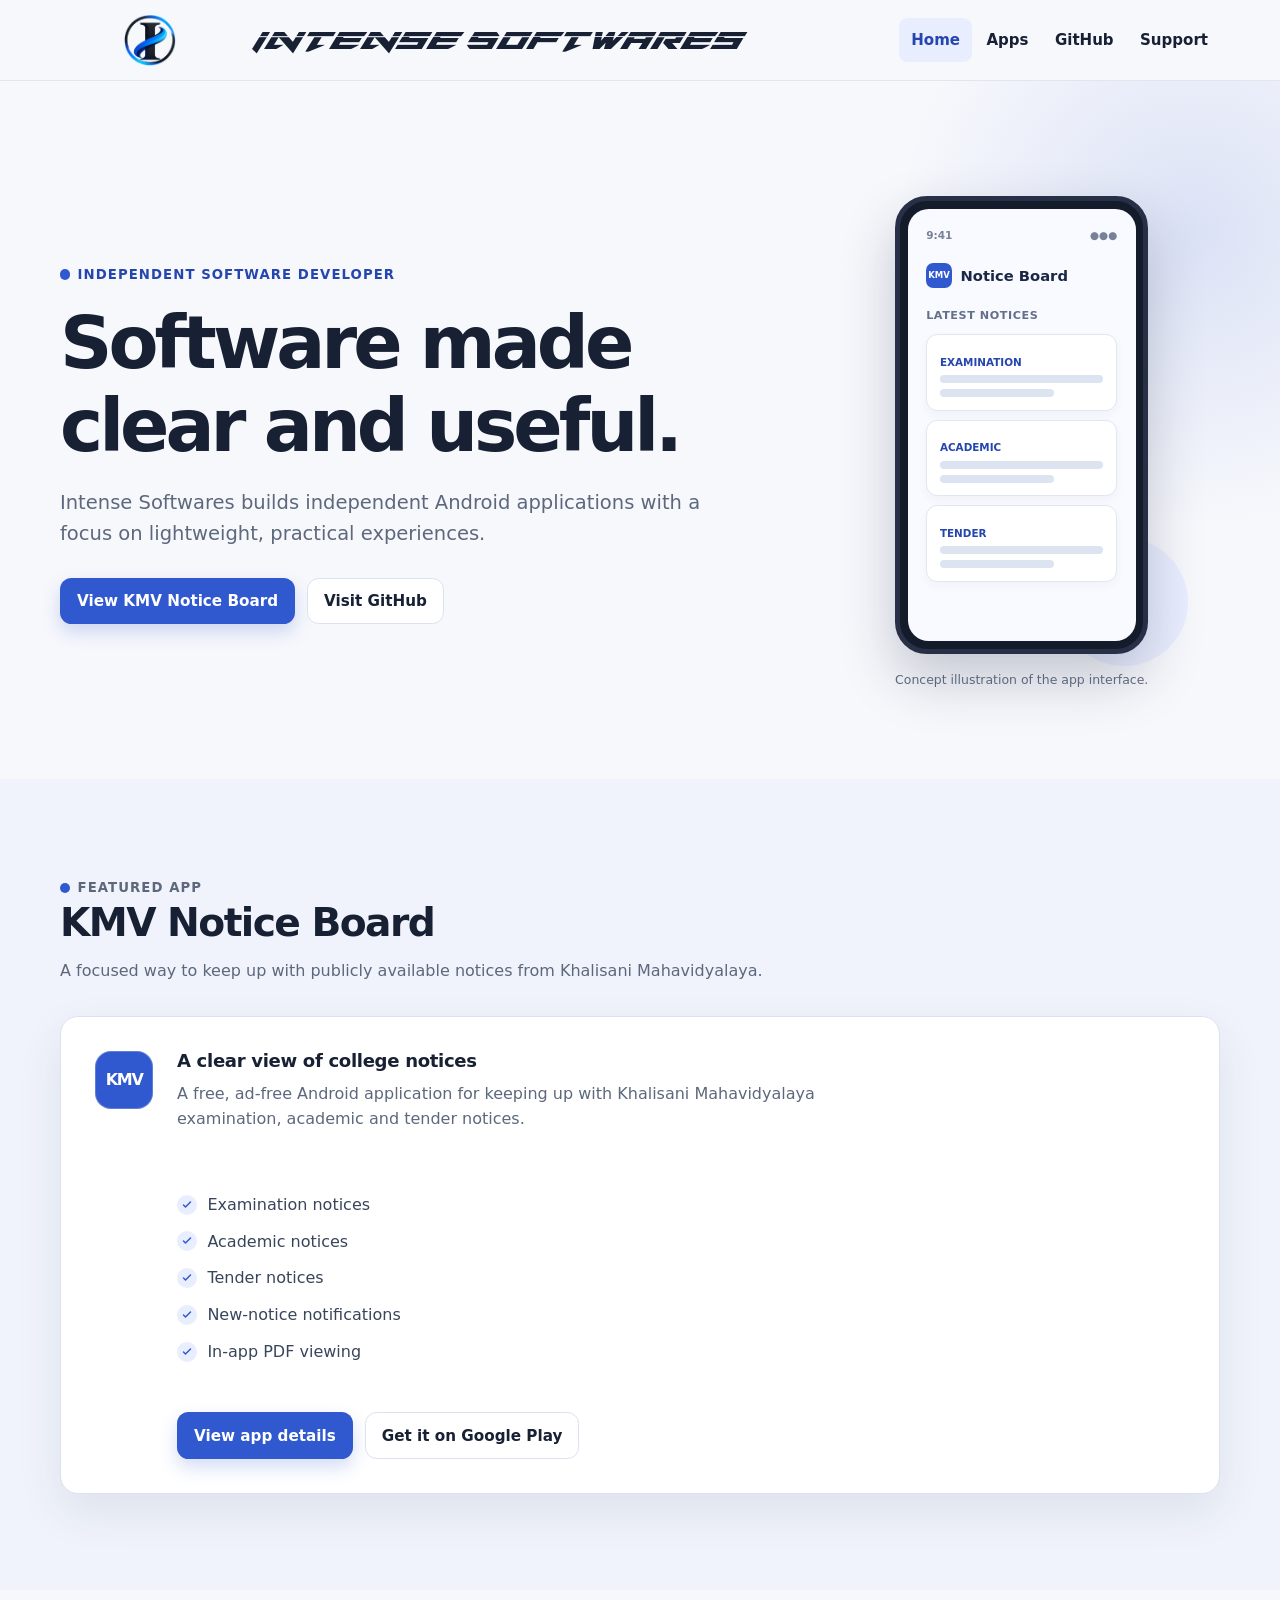
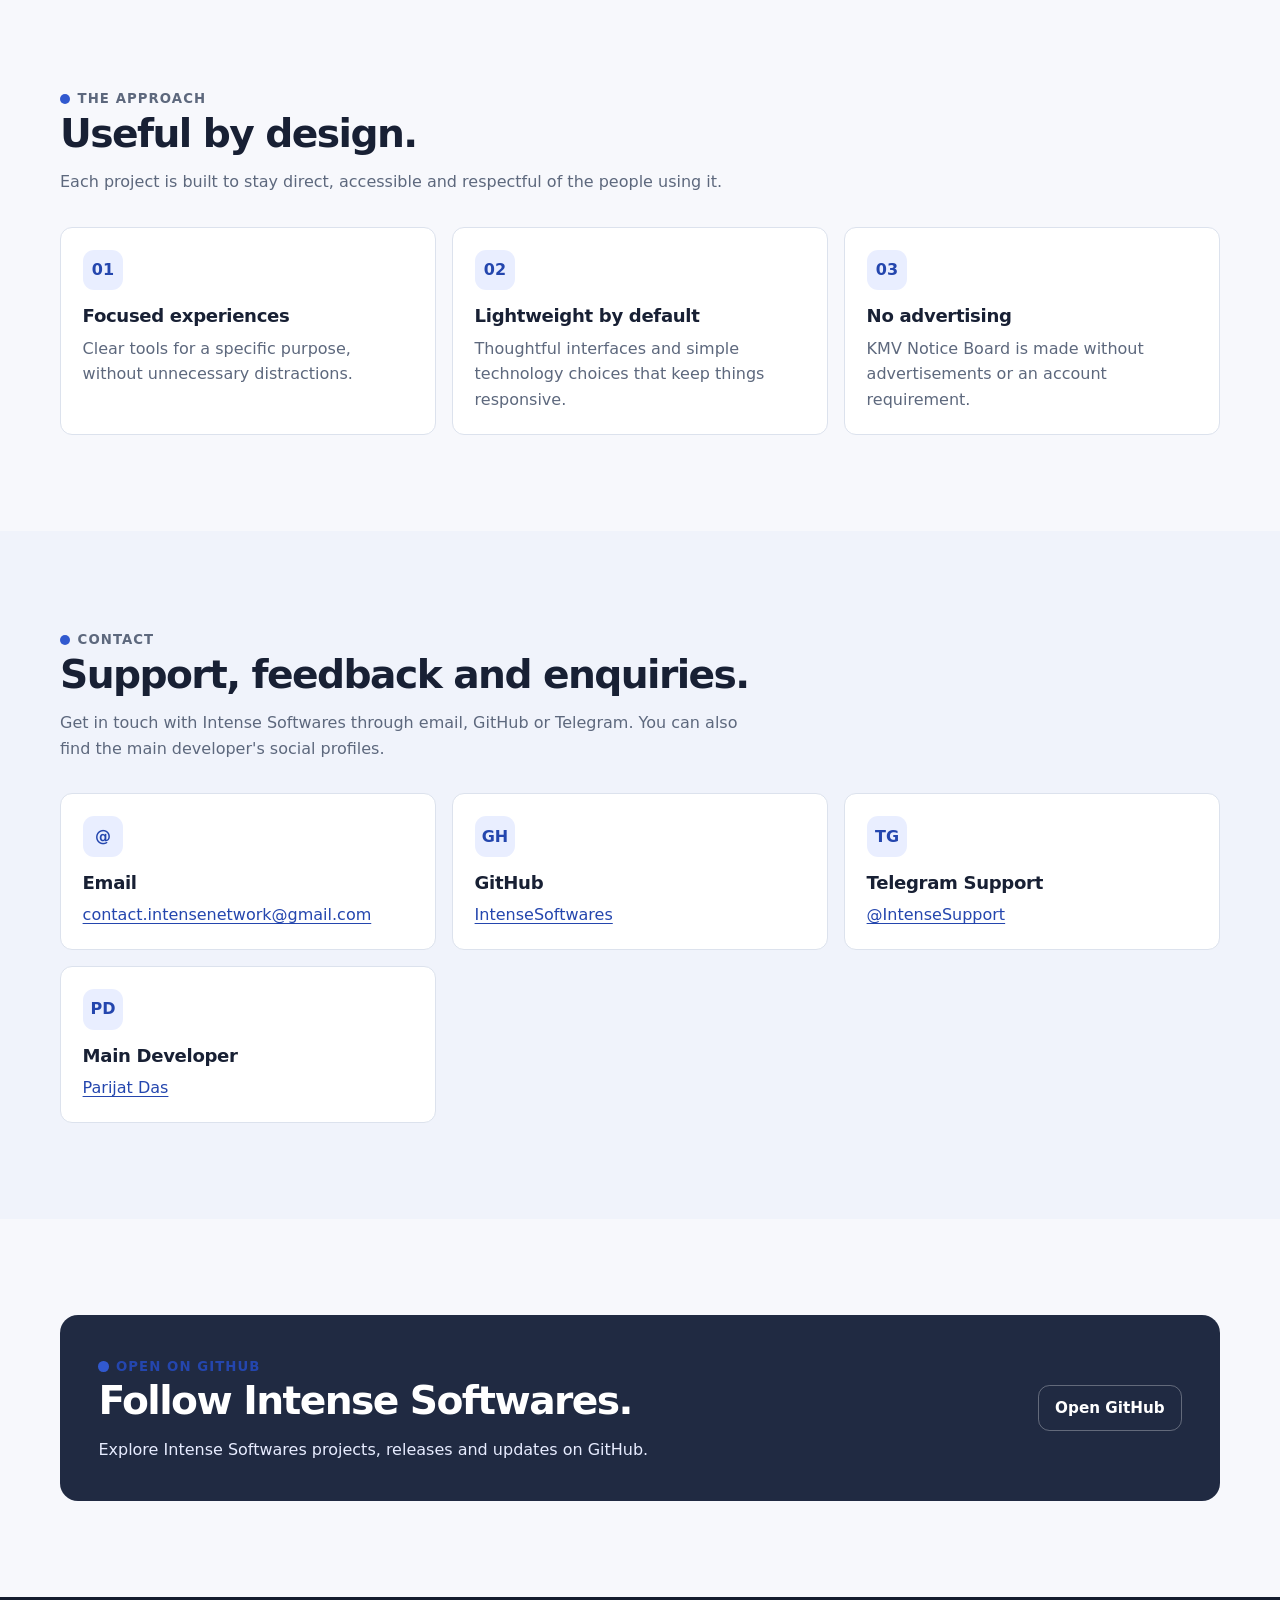
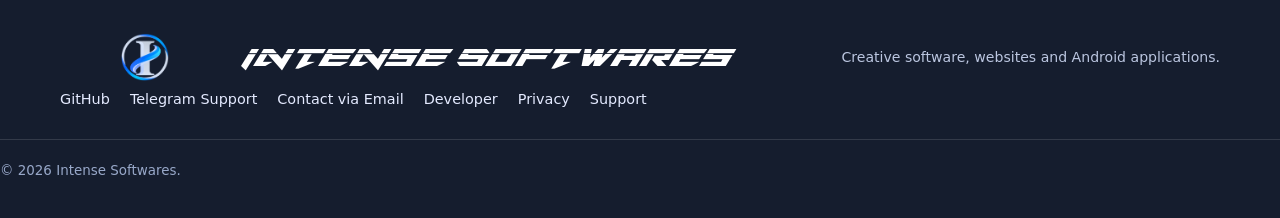
==== commit 132c5425: "Update Brand Text" ====
--- a/index.html
+++ b/index.html
@@ -25,7 +25,10 @@
     <div class="container header-inner">
       <a class="brand" href="./" aria-label="Intense Softwares home">
         <img class="brand-logo" src="assets/logo.png" alt="">
-        <span class="brand-name">Intense Softwares</span>
+        <span class="brand-name">
+          <span>Intense</span>
+          <span>Softwares</span>
+        </span>
       </a>
       <button class="menu-toggle" type="button" data-menu-toggle aria-expanded="false" aria-controls="site-navigation"
         aria-label="Toggle navigation">
@@ -216,7 +219,10 @@
         <div>
           <div class="footer-brand">
             <img class="brand-logo" src="assets/logowhite.png" alt="">
-            <span class="brand-name">Intense Softwares</span>
+            <span class="brand-name">
+              <span>Intense</span>
+              <span>Softwares</span>
+            </span>
           </div>
         </div>
         <p class="footer-note">Creative software, websites and Android applications.
--- a/styles.css
+++ b/styles.css
@@ -129,12 +129,28 @@
 }
 
 .brand-name {
+  display: inline-flex;
+  align-items: center;
+  gap: 0.25em;
   font-family: "Target Laser Ital", sans-serif;
-  font-size: 2rem;
-  line-height: 1;
+  font-size: clamp(1.25rem, 3.5vw, 2rem);
+  line-height: 0.95;
+  letter-spacing: 0.05em;
+  font-weight: 300;
+}
+
+.brand-name span {
   white-space: nowrap;
-  letter-spacing: 0.08em;
-  font-weight: 300;
+}
+
+@media (max-width: 520px) {
+  .brand-name {
+    flex-direction: column;
+    align-items: flex-start;
+    gap: 0;
+    font-size: clamp(1.05rem, 6vw, 1.5rem);
+    line-height: 0.9;
+  }
 }
 
 .brand:hover {
